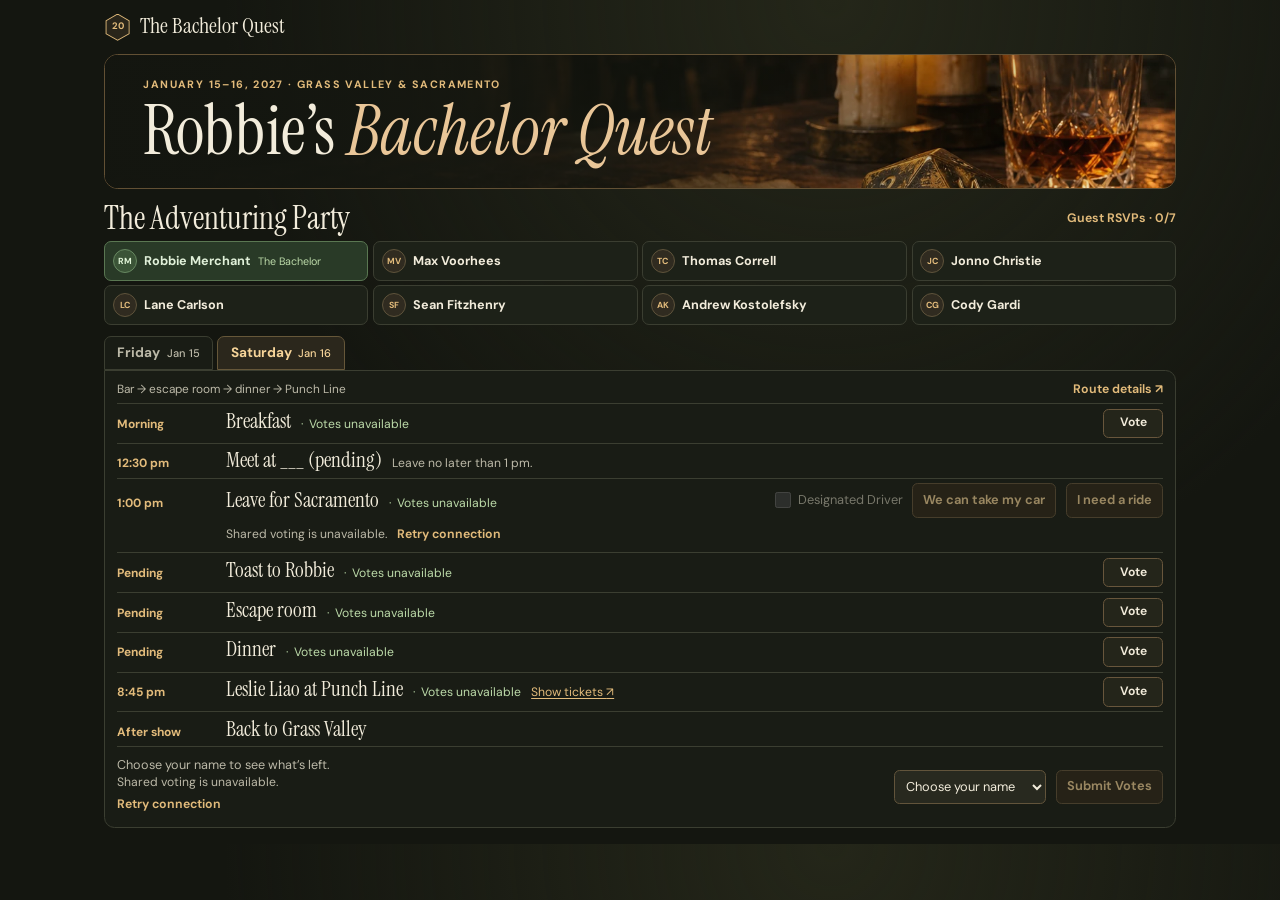
==== index.html @ cd1e6e37 "Require every ballot response before final submission" ====
<!doctype html>
<html lang="en">
  <head>
    <meta charset="utf-8">
    <meta name="viewport" content="width=device-width, initial-scale=1">
    <meta name="description" content="The roster, schedule, and calling cards for Robbie Merchant’s bachelor weekend.">
    <title>Robbie’s Bachelor Quest</title>
    <link rel="preconnect" href="https://fonts.googleapis.com">
    <link rel="preconnect" href="https://fonts.gstatic.com" crossorigin>
    <link href="https://fonts.googleapis.com/css2?family=DM+Sans:wght@400;500;600;700&family=Instrument+Serif:ital@0;1&display=swap" rel="stylesheet">
    <link rel="stylesheet" href="bachelor-party.css?v=20261115p">
    <script src="bachelor-party-config.js" defer></script>
    <script src="bachelor-party.js?v=20261113c" defer></script>
    <script src="calling-cards.js?v=20261115q" defer></script>
  </head>
  <body>
    <a class="skip-link" href="#main">Skip to content</a>
    <header class="site-header shell">
      <span class="brand"><span class="brand-die" aria-hidden="true">20</span> The Bachelor Quest</span>
    </header>

    <main class="shell dashboard" id="main" data-view="party">
      <section class="hero" aria-labelledby="page-title">
        <img class="hero-image" src="assets/tavern-hero.webp" width="1536" height="1024" alt="" fetchpriority="high">
        <div class="hero-content">
          <p class="eyebrow">January 15–16, 2027 · Grass Valley &amp; Sacramento</p>
          <h1 id="page-title">Robbie’s <em>Bachelor Quest</em></h1>
        </div>
      </section>

      <section class="party-section" id="party" aria-labelledby="party-title">
        <div class="section-heading">
          <h2 id="party-title">The Adventuring Party</h2>
          <button class="quiet-button" type="button" data-open-dialog="rsvps" data-rsvp-summary>Guest RSVPs</button>
        </div>
        <ul class="party-roster" data-response-list></ul>
      </section>

      <section class="schedule" id="schedule" aria-label="Weekend schedule">
        <div class="schedule-navigation">
          <button class="party-tab" type="button" data-show-party aria-controls="party" aria-pressed="true">The Party</button>
          <div class="schedule-tabs" role="tablist" aria-label="Weekend schedule">
            <button id="friday-tab" type="button" role="tab" aria-selected="false" aria-controls="friday" tabindex="-1">Friday <span>Jan 15</span></button>
            <button id="saturday-tab" type="button" role="tab" aria-selected="true" aria-controls="saturday">Saturday <span>Jan 16</span></button>
          </div>
        </div>

        <div class="schedule-panel" id="friday" role="tabpanel" aria-labelledby="friday-tab" tabindex="0" hidden>
          <div class="schedule-caption"><span>Grass Valley</span></div>
          <ol class="timeline">
            <li>
              <span class="timeline-time">Afternoon</span>
              <div class="timeline-stop"><h3>Arrive at base camp</h3></div>
            </li>
            <li>
              <time class="timeline-time" datetime="16:00">4:00 pm</time>
              <div class="timeline-stop">
                <h3>Grass Valley Brewing Co.</h3>
                <a href="https://www.gvbrew.com/menus-1" target="_blank" rel="noopener">Brewery menu <span aria-hidden="true">↗</span></a>
              </div>
            </li>
            <li>
              <time class="timeline-time" datetime="18:00">6:00 pm</time>
              <div class="timeline-stop">
                <h3>D&amp;D at base camp</h3>
                <p class="vote-summary" data-vote-summary="dndHost"></p>
                <button class="quiet-button" type="button" data-open-dialog="games">Tavern games <span aria-hidden="true">↗</span></button>
              </div>
              <button class="button button-outline timeline-vote" type="button" data-open-dialog="dnd-host" aria-label="Vote on hosting Friday’s D&amp;D game" aria-haspopup="dialog">Vote</button>
            </li>
          </ol>
        </div>

        <div class="schedule-panel" id="saturday" role="tabpanel" aria-labelledby="saturday-tab" tabindex="0">
          <div class="schedule-caption">
            <span>Bar → escape room → dinner → Punch Line</span>
            <button class="quiet-button" type="button" data-open-dialog="route">Route details <span aria-hidden="true">↗</span></button>
          </div>
          <ol class="timeline">
            <li>
              <span class="timeline-time">Morning</span>
              <div class="timeline-stop">
                <h3>Breakfast</h3>
                <p class="vote-summary" data-vote-summary="breakfast"></p>
              </div>
              <button class="button button-outline timeline-vote" type="button" data-open-dialog="breakfast" aria-label="Vote on Bubba’s Bagels" aria-haspopup="dialog">Vote</button>
            </li>
            <li>
              <time class="timeline-time" datetime="12:30">12:30 pm</time>
              <div class="timeline-stop"><h3>Meet at ___ (pending)</h3><p>Leave no later than 1 pm.</p></div>
            </li>
            <li>
              <time class="timeline-time" datetime="13:00">1:00 pm</time>
              <section class="driver-ballot" id="calling-cards" aria-labelledby="departure-title" data-ballot-panel="drive">
                <div class="timeline-stop">
                  <h3 id="departure-title">Leave for Sacramento</h3>
                  <p class="vote-summary" data-driver-count></p>
                </div>
                <div class="driver-choices" role="group" aria-label="Saturday transportation">
                  <label class="designated-driver"><input type="checkbox" data-designated-driver disabled> Designated Driver</label>
                  <button class="button button-choice" type="button" data-vote="drive" data-choice="volunteer" data-car-offer aria-pressed="false" aria-disabled="true">We can take my car</button>
                  <button class="button button-choice" type="button" data-vote="drive" data-choice="rider" aria-pressed="false" aria-disabled="true">I need a ride</button>
                </div>
                <div class="driver-footer">
                  <p class="vote-message" role="status" data-ballot-status="drive"></p>
                  <button class="quiet-button" type="button" data-ballot-retry hidden>Retry connection</button>
                </div>
              </section>
            </li>
            <li>
              <span class="timeline-time">Pending</span>
              <div class="timeline-stop">
                <h3>Toast to Robbie</h3>
                <p class="vote-summary" data-vote-summary="bar"></p>
              </div>
              <button class="button button-outline timeline-vote" type="button" data-open-ballot="bar" aria-label="Vote for a bar" aria-haspopup="dialog">Vote</button>
            </li>
            <li>
              <span class="timeline-time">Pending</span>
              <div class="timeline-stop">
                <h3>Escape room</h3>
                <p class="vote-summary" data-vote-summary="room"></p>
              </div>
              <button class="button button-outline timeline-vote" type="button" data-open-ballot="room" aria-label="Vote for an escape room location" aria-haspopup="dialog">Vote</button>
            </li>
            <li>
              <span class="timeline-time">Pending</span>
              <div class="timeline-stop">
                <h3>Dinner</h3>
                <p class="vote-summary" data-vote-summary="dinner"></p>
              </div>
              <button class="button button-outline timeline-vote" type="button" data-open-ballot="dinner" aria-label="Vote for dinner" aria-haspopup="dialog">Vote</button>
            </li>
            <li>
              <time class="timeline-time" datetime="20:45">8:45 pm</time>
              <div class="timeline-stop">
                <h3>Leslie Liao at Punch Line</h3>
                <p class="vote-summary" data-vote-summary="seating"></p>
                <a href="https://www.ticketmaster.com/leslie-liao-sacramento-california-01-16-2027/event/1C006543E18B42C7" target="_blank" rel="noopener">Show tickets <span aria-hidden="true">↗</span></a>
              </div>
              <button class="button button-outline timeline-vote" type="button" data-open-dialog="seating-voting" aria-label="Vote on seating" aria-haspopup="dialog">Vote</button>
            </li>
            <li>
              <span class="timeline-time">After show</span>
              <div class="timeline-stop"><h3>Back to Grass Valley</h3></div>
            </li>
          </ol>
          <div class="plan-submission" data-ballot-panel="submission">
            <div class="submission-status">
              <p id="plan-progress" data-plan-progress role="status">Choose your name to see what’s left.</p>
              <p class="vote-message" data-plan-tally></p>
              <p class="vote-message" data-ballot-status="submission" role="status"></p>
              <button class="quiet-button" type="button" data-ballot-retry hidden>Retry connection</button>
            </div>
            <div class="submission-controls">
              <label class="sr-only" for="submission-guest">Your calling card</label>
              <select id="submission-guest" data-ballot-guest><option value="">Choose your name</option></select>
              <button class="button button-choice" type="button" data-plan-submit aria-describedby="plan-progress" disabled>Submit Votes</button>
            </div>
          </div>
        </div>
      </section>
    </main>

    <dialog id="venue-voting" class="venue-dialog" aria-labelledby="venue-ballot-title" data-ballot-panel="venue">
      <div class="dialog-header">
        <h2 id="venue-ballot-title" data-venue-ballot-title></h2>
        <form method="dialog"><button class="close-button" aria-label="Close ballot">×</button></form>
      </div>
      <div class="venue-identity">
        <label for="venue-guest">Your calling card</label>
        <select id="venue-guest" data-ballot-guest>
          <option value="">Choose your name</option>
        </select>
      </div>
      <article class="venue-card" aria-labelledby="venue-name">
        <div class="venue-heading">
          <p class="eyebrow" data-venue-type></p>
          <h3 id="venue-name" data-venue-name></h3>
        </div>
        <div class="venue-front" data-venue-front>
          <p class="venue-address" data-venue-address></p>
          <p class="venue-short" data-venue-short></p>
        </div>
        <div class="venue-snapshot" id="venue-snapshot" hidden>
          <div class="venue-photos" data-venue-photos></div>
          <p data-venue-theme></p>
          <div class="venue-links" data-room-links hidden></div>
          <dl class="bar-routes" aria-label="Travel times from the bars" data-bar-routes hidden></dl>
          <div class="venue-links">
            <a data-venue-site target="_blank" rel="noopener">Venue details <span aria-hidden="true">↗</span></a>
            <a data-venue-booking target="_blank" rel="noopener" hidden>Check times <span aria-hidden="true">↗</span></a>
            <a data-venue-credit target="_blank" rel="noopener">Photo sources <span aria-hidden="true">↗</span></a>
            <a data-venue-directions target="_blank" rel="noopener" hidden>Route to Punch Line <span aria-hidden="true">↗</span></a>
          </div>
        </div>
        <div class="venue-actions">
          <button class="button button-outline" type="button" data-flip-card aria-expanded="false" aria-controls="venue-snapshot">Flip card <span aria-hidden="true">↻</span></button>
          <button class="button button-choice" type="button" data-vote="bar" data-choice="" aria-pressed="false" aria-disabled="true" data-venue-vote>Vote</button>
          <span class="venue-tally" data-venue-tally></span>
        </div>
      </article>
      <div class="deck-navigation" aria-label="Venue cards">
        <button class="button button-outline" type="button" data-deck-step="-1" aria-label="Previous venue">‹</button>
        <p role="status" data-deck-position></p>
        <button class="button button-outline" type="button" data-deck-step="1" aria-label="Next venue">›</button>
      </div>
      <div class="deck-footer">
        <p class="vote-message" role="status" data-ballot-status="venue"></p>
        <button class="quiet-button" type="button" data-vote="bar" data-choice="" data-clear-venue hidden>Clear my vote</button>
        <button class="quiet-button" type="button" data-ballot-retry hidden>Retry connection</button>
      </div>
    </dialog>

    <dialog id="seating-voting" aria-labelledby="seating-ballot-title" data-ballot-panel="seating">
      <div class="dialog-header"><h2 id="seating-ballot-title">Vote on comedy seating</h2><form method="dialog"><button class="close-button" aria-label="Close seating ballot">×</button></form></div>
      <div class="venue-identity">
        <label for="seating-guest">Your calling card</label>
        <select id="seating-guest" data-ballot-guest>
          <option value="">Choose your name</option>
        </select>
      </div>
      <div class="dialog-copy">
        <p>Leslie Liao · Saturday, Jan 16 · Booking pending. Prices include fees, before any tax.</p>
        <div class="poll-options" role="group" aria-label="Seating choices">
          <button class="button button-choice poll-option" type="button" data-vote="seating" data-choice="general" data-summary-label="General Seating" aria-pressed="false" aria-disabled="true">
            <strong>General Admission</strong><span class="seating-price">$256.40 for 8</span><span>$32.05 each</span><span class="poll-tally" data-poll-tally></span>
          </button>
          <button class="button button-choice poll-option" type="button" data-vote="seating" data-choice="preferred" data-summary-label="Premium Seating" aria-pressed="false" aria-disabled="true">
            <strong>Preferred Premium Seating</strong><span class="seating-price">$366.40 for 8</span><span>$45.80 each</span><span class="poll-tally" data-poll-tally></span>
          </button>
        </div>
        <p><strong>+$13.75 each ($110 total)</strong> for the section closest to the stage. Both sections seat guests first come, first served. Specific seats and sitting together depend on availability.</p>
        <p>Line up together for the best chance of sitting together.</p>
        <details class="seating-map">
          <summary>View seating map</summary>
          <img src="assets/venues/punch-line-seating.webp" width="783" height="572" loading="lazy" alt="Punch Line seating map with the preferred section directly in front of the stage and general seating around it">
        </details>
        <p class="dialog-links">
          <a href="https://www.punchlinesac.com/visit" target="_blank" rel="noopener">Seating policy <span aria-hidden="true">↗</span></a>
          <a href="https://www.ticketmaster.com/leslie-liao-sacramento-california-01-16-2027/event/1C006543E18B42C7" target="_blank" rel="noopener">Show tickets <span aria-hidden="true">↗</span></a>
        </p>
      </div>
      <div class="deck-footer">
        <p class="vote-message" role="status" data-ballot-status="seating"></p>
        <button class="quiet-button" type="button" data-vote="seating" data-choice="" data-clear-seating hidden>Clear my vote</button>
        <button class="quiet-button" type="button" data-ballot-retry hidden>Retry connection</button>
      </div>
    </dialog>

    <dialog id="route" aria-labelledby="route-title">
      <div class="dialog-header"><h2 id="route-title">Saturday route</h2><form method="dialog"><button class="close-button" aria-label="Close route details">×</button></form></div>
      <div class="dialog-copy">
        <p><strong>12:30 pm meetup.</strong> Location pending. Leave no later than 1 pm. Allow 75–90 minutes for the drive and parking.</p>
        <p><strong>Toast pending.</strong> Maple Room is a 20–25 minute walk to Enchambered. Take both cars from The Snug or Shady Lady to Enchambered, or from any bar to PanIQ.</p>
        <p><strong>Escape room pending.</strong> Confirm a slot for eight. Allow for travel, parking, and check-in 15 minutes before the room.</p>
        <p><strong>Dinner pending.</strong> Thai Terrace is next to Enchambered and a short walk from Punch Line. From PanIQ, drive to dinner. Allow time to reach Punch Line after dinner.</p>
        <p><strong>8:45 pm at Punch Line.</strong> 2100 Arden Way. Bring photo ID. Two beverages per guest, including alcohol-free options.</p>
        <p><strong>Weekend cap.</strong> $250 per person before restaurant tips. The seating ballot lists $32.05 general or $45.80 preferred per guest, plus two drinks.</p>
        <p class="route-note">The map uses your votes or the first option for each stop. The escape room cards have walking or driving directions from each bar.</p>
        <p class="dialog-links">
          <a data-saturday-directions target="_blank" rel="noopener">Map the drive <span aria-hidden="true">↗</span></a>
          <a href="https://www.punchlinesac.com/visit" target="_blank" rel="noopener">Club policy <span aria-hidden="true">↗</span></a>
          <a href="https://www.openstreetmap.org/copyright" target="_blank" rel="noopener">© OpenStreetMap contributors <span aria-hidden="true">↗</span></a>
        </p>
      </div>
    </dialog>

    <dialog id="breakfast" aria-labelledby="breakfast-title" data-ballot-panel="breakfast">
      <div class="dialog-header"><h2 id="breakfast-title">Breakfast poll</h2><form method="dialog"><button class="close-button" aria-label="Close breakfast poll">×</button></form></div>
      <div class="venue-identity">
        <label for="breakfast-guest">Your calling card</label>
        <select id="breakfast-guest" data-ballot-guest><option value="">Choose your name</option></select>
      </div>
      <div class="dialog-copy">
        <div class="poll-options" role="group" aria-label="Breakfast choices">
          <button class="button button-choice poll-option" type="button" data-vote="breakfast" data-choice="bubbas" aria-pressed="false" aria-disabled="true">
            <strong>Bubba’s Bagels</strong><span class="poll-tally" data-poll-tally></span>
          </button>
          <button class="button button-choice poll-option" type="button" data-vote="breakfast" data-choice="own" aria-pressed="false" aria-disabled="true">
            <strong>I’ll get my own</strong><span class="poll-tally" data-poll-tally></span>
          </button>
        </div>
        <p>860 Sutton Way, Grass Valley · Saturday from 7 am · <a href="https://bubbas-bagels.com/" target="_blank" rel="noopener">Menu &amp; hours <span aria-hidden="true">↗</span></a></p>
        <form class="breakfast-order" data-breakfast-order hidden>
          <label for="breakfast-order">Your Bubba’s order</label>
          <textarea id="breakfast-order" rows="2" maxlength="400" placeholder="e.g. 1 everything bagel, toasted, with scallion cream cheese"></textarea>
          <button class="button button-outline" type="submit" disabled>Save order</button>
        </form>
      </div>
      <div class="deck-footer">
        <p class="vote-message" role="status" data-ballot-status="breakfast"></p>
        <button class="quiet-button" type="button" data-vote="breakfast" data-choice="" data-clear-breakfast hidden>Clear my vote</button>
        <button class="quiet-button" type="button" data-ballot-retry hidden>Retry connection</button>
      </div>
      <section class="breakfast-pickup" aria-labelledby="pickup-title">
        <h3 id="pickup-title">Bubba’s pickup list</h3>
        <p data-pickup-empty>No Bubba’s votes yet.</p>
        <dl data-pickup-orders></dl>
      </section>
    </dialog>

    <dialog id="dnd-host" aria-labelledby="dnd-host-title" data-ballot-panel="dndHost">
      <div class="dialog-header"><h2 id="dnd-host-title">Who can host D&amp;D?</h2><form method="dialog"><button class="close-button" aria-label="Close D&amp;D host poll">×</button></form></div>
      <div class="venue-identity">
        <label for="dnd-host-guest">Your calling card</label>
        <select id="dnd-host-guest" data-ballot-guest><option value="">Choose your name</option></select>
      </div>
      <div class="dialog-copy">
        <div class="poll-options" role="group" aria-label="Friday D&amp;D hosting availability">
          <button class="button button-choice poll-option" type="button" data-vote="dndHost" data-choice="host" data-summary-label="Can host" aria-pressed="false" aria-disabled="true">
            <strong>I can host</strong><span class="poll-tally" data-poll-tally></span>
          </button>
          <button class="button button-choice poll-option" type="button" data-vote="dndHost" data-choice="cant-host" data-summary-label="Can’t host" aria-pressed="false" aria-disabled="true">
            <strong>I can’t host</strong><span class="poll-tally" data-poll-tally></span>
          </button>
        </div>
        <dl class="roll-call">
          <dt>Can host</dt><dd data-roll-call="dndHost" data-choice="host"></dd>
          <dt>Can’t host</dt><dd data-roll-call="dndHost" data-choice="cant-host"></dd>
        </dl>
      </div>
      <div class="deck-footer">
        <p class="vote-message" role="status" data-ballot-status="dndHost"></p>
        <button class="quiet-button" type="button" data-vote="dndHost" data-choice="" hidden>Clear my vote</button>
        <button class="quiet-button" type="button" data-ballot-retry hidden>Retry connection</button>
      </div>
    </dialog>

    <dialog id="rsvps" aria-labelledby="rsvp-title">
      <div class="dialog-header"><h2 id="rsvp-title">Guest RSVPs</h2><form method="dialog"><button class="close-button" aria-label="Close guest RSVPs">×</button></form></div>
      <div class="dialog-copy" data-rsvp-details></div>
    </dialog>

    <dialog id="games" aria-labelledby="games-title">
      <div class="dialog-header"><h2 id="games-title">Tavern games</h2><form method="dialog"><button class="close-button" aria-label="Close tavern games">×</button></form></div>
      <div class="dialog-copy">
        <p>Play with whatever’s in your glass. Sips are optional.</p>
        <h3>Roll for a Toast</h3>
        <p>Roll 1–9 to share a Robbie story, 10–19 to give a toast, or a natural 20 to pick who goes next.</p>
        <div class="dice-tray"><button class="button button-outline" type="button" data-roll-die>Roll a d20</button><output class="dice-result" data-dice-result aria-live="polite"></output></div>
        <h3>Two Truths &amp; a Side Quest</h3>
        <p>Tell two true Robbie stories and one invented one. Everyone guesses the side quest, then Robbie settles the score.</p>
      </div>
    </dialog>
  </body>
</html>
---- bachelor-party.css ----
:root {
  color-scheme: dark;
  --bg: #141610;
  --panel: #1d2118;
  --panel-dark: #191c15;
  --line: #3b3e31;
  --text: #f2ecdb;
  --muted: #bcb9a8;
  --gold: #e2bb7b;
  --gold-light: #f6d499;
  --green: #bcdaa9;
  --serif: "Instrument Serif", Georgia, serif;
  --sans: "DM Sans", system-ui, sans-serif;
}

*, *::before, *::after { box-sizing: border-box; }
[hidden] { display: none !important; }
body {
  margin: 0;
  background: radial-gradient(ellipse at 65% 0, #242619 0, transparent 38rem), var(--bg);
  color: var(--text);
  font: 400 0.9rem/1.45 var(--sans);
}
h1, h2, h3, p { margin: 0; }
h1, h2, h3 { font-family: var(--serif); font-weight: 400; line-height: 1.05; }
a { color: var(--gold); text-underline-offset: 0.2em; }
a:hover { color: var(--gold-light); }
button, select { font: inherit; }
button { cursor: pointer; }
:focus-visible { outline: 2px solid var(--gold-light); outline-offset: 3px; }

.sr-only {
  position: absolute;
  width: 1px;
  height: 1px;
  padding: 0;
  overflow: hidden;
  clip-path: inset(50%);
  white-space: nowrap;
}
.skip-link {
  position: fixed;
  z-index: 2;
  top: 0.65rem;
  left: 0.65rem;
  padding: 0.55rem 0.85rem;
  background: var(--gold);
  color: var(--bg);
  transform: translateY(-200%);
}
.skip-link:focus { transform: translateY(0); }
.shell { width: min(67rem, calc(100% - 3rem)); margin-inline: auto; }

.site-header, .section-heading, .schedule-caption, .dialog-header {
  display: flex;
  align-items: center;
  justify-content: space-between;
  gap: 0.65rem;
}
.site-header { min-height: 3.4rem; }
.brand {
  display: flex;
  align-items: center;
  gap: 0.55rem;
  font: 1.35rem/1 var(--serif);
  white-space: nowrap;
}
.brand-die {
  display: inline-grid;
  position: relative;
  width: 1.7rem;
  height: 1.7rem;
  place-items: center;
  isolation: isolate;
  color: var(--gold);
  font: 700 0.59rem/1 var(--sans);
}
.brand-die::before, .brand-die::after {
  position: absolute;
  content: "";
  inset: 0;
  clip-path: polygon(50% 0%, 94% 25%, 94% 75%, 50% 100%, 6% 75%, 6% 25%);
  z-index: -2;
  background: var(--gold);
}
.brand-die::after { inset: 1px; z-index: -1; background: #29251a; }
.quiet-button {
  padding: 0.25rem 0;
  border: 0;
  background: none;
  color: var(--gold);
  font-size: 0.77rem;
  font-weight: 650;
  text-underline-offset: 0.22em;
}
.quiet-button:hover { color: var(--gold-light); text-decoration: underline; }

.dashboard { padding-bottom: 1rem; }
.hero {
  position: relative;
  display: grid;
  align-items: center;
  isolation: isolate;
  min-height: clamp(7.5rem, 15vh, 9rem);
  overflow: hidden;
  border: 1px solid #625034;
  border-radius: 0.85rem;
  background: #282015;
}
.hero-image, .hero::after {
  position: absolute;
  inset: 0;
  width: 100%;
  height: 100%;
}
.hero-image { object-fit: cover; object-position: center 65%; z-index: -2; }
.hero::after {
  content: "";
  z-index: -1;
  background: linear-gradient(90deg, #141610f7, #161811d9 34%, #18181041 77%, transparent);
}
.hero-content { padding: 1rem clamp(1rem, 4vw, 2.4rem); }
.eyebrow {
  color: var(--gold);
  font-size: 0.67rem;
  font-weight: 700;
  letter-spacing: 0.13em;
  text-transform: uppercase;
}
.hero h1 { margin-top: 0.15rem; font-size: clamp(2.75rem, 5.4vw, 4.6rem); }
.hero h1 em { color: #e9c698; }

.party-section { margin-top: 0.8rem; }
.section-heading { margin-bottom: 0.35rem; }
.section-heading h2 { font-size: clamp(1.42rem, 2.5vw, 2.05rem); }
.party-roster {
  display: grid;
  grid-template-columns: repeat(4, minmax(0, 1fr));
  gap: 0.3rem;
  margin: 0;
  padding: 0;
  list-style: none;
}
.member { min-width: 0; }
.member button {
  display: flex;
  align-items: center;
  gap: 0.46rem;
  width: 100%;
  min-height: 2.45rem;
  height: 100%;
  padding: 0.23rem 0.47rem;
  border: 1px solid var(--line);
  border-radius: 0.44rem;
  background: var(--panel);
  color: var(--text);
  text-align: left;
}
.member button:hover { border-color: #806c4b; background: #2a2b21; }
.member button[aria-pressed="true"] { border-color: var(--gold); }
.member-bachelor button { border-color: #5a7752; background: #293a27; color: #e0f0d9; }
.member-bachelor button:hover { border-color: #8da581; background: #2d422a; }
.member-mark {
  display: grid;
  flex: 0 0 1.5rem;
  height: 1.5rem;
  place-items: center;
  border: 1px solid #5e533b;
  border-radius: 50%;
  background: #302b20;
  color: var(--gold);
  font-size: 0.55rem;
  font-weight: 700;
}
.member-bachelor .member-mark { border-color: #678861; background: #3b5437; color: #e2f5d8; }
.member-info {
  display: flex;
  align-items: baseline;
  flex-wrap: wrap;
  column-gap: 0.45rem;
  min-width: 0;
  line-height: 1.16;
}
.member-info strong { font-size: 0.79rem; overflow-wrap: anywhere; }
.member-info > span { color: var(--green); font-size: 0.67rem; }

.driver-ballot {
  display: grid;
  grid-template-columns: minmax(12rem, 1fr) minmax(0, max-content);
  align-items: center;
  gap: 0.25rem 1rem;
}
.driver-choices, .driver-footer, .venue-actions, .deck-footer, .venue-links, .dice-tray, .dialog-links {
  display: flex;
  align-items: center;
  flex-wrap: wrap;
  gap: 0.4rem 0.62rem;
}
.designated-driver {
  display: inline-flex;
  align-items: center;
  gap: 0.42rem;
  min-height: 2.15rem;
  font-size: 0.8rem;
  color: var(--muted);
  cursor: pointer;
}
.designated-driver input { width: 1rem; height: 1rem; margin: 0; accent-color: var(--gold); }
.designated-driver:has(input:disabled) { opacity: 0.58; cursor: default; }
select {
  min-height: 2.15rem;
  max-width: 100%;
  padding: 0.3rem 0.42rem;
  border: 1px solid #62543b;
  border-radius: 0.35rem;
  background: #28291f;
  color: var(--text);
  font-size: 0.8rem;
}
.button {
  display: inline-flex;
  align-items: center;
  justify-content: center;
  gap: 0.35rem;
  min-height: 2.15rem;
  padding: 0.32rem 0.62rem;
  border: 1px solid #68563c;
  border-radius: 0.35rem;
  background: #24251a;
  color: var(--text);
  font-size: 0.8rem;
  font-weight: 650;
  line-height: 1.15;
}
.button:hover { border-color: var(--gold); color: var(--gold-light); }
.button-choice { background: #302819; color: var(--gold-light); }
.button-choice[aria-pressed="true"] { background: var(--gold); border-color: var(--gold); color: #21180e; }
button[aria-disabled="true"], button:disabled { opacity: 0.58; cursor: default; }
.button[aria-disabled="true"]:hover, .button:disabled:hover { border-color: #68563c; }
.driver-footer { grid-column: 1 / -1; }
.driver-footer:not(:has(.vote-message:not(:empty), button:not([hidden]))) { display: none; }
.vote-message { color: var(--muted); font-size: 0.76rem; }
.vote-message:empty { display: none; }

.schedule { margin-top: 0.7rem; }
.schedule-navigation { display: flex; align-items: center; }
.schedule-tabs { display: flex; gap: 0.24rem; }
.schedule-tabs button, .party-tab {
  min-height: 2.15rem;
  padding: 0.3rem 0.78rem;
  border: 1px solid var(--line);
  border-radius: 0.44rem 0.44rem 0 0;
  background: var(--panel-dark);
  color: var(--muted);
  font-size: 0.85rem;
  font-weight: 700;
  white-space: nowrap;
}
.schedule-tabs button:hover, .party-tab:hover { color: var(--text); }
.schedule-tabs span { margin-left: 0.22rem; font-size: 0.69rem; font-weight: 500; }
.schedule-tabs button[aria-selected="true"], .party-tab[aria-pressed="true"] {
  border-color: #665739;
  background: #2b271c;
  color: var(--gold-light);
}
.party-tab { display: none; }
.schedule-panel {
  padding: 0.37rem 0.75rem 0.25rem;
  border: 1px solid var(--line);
  border-radius: 0 0.65rem 0.65rem 0.65rem;
  background: var(--panel-dark);
}
.schedule-caption { min-height: 1.4rem; color: var(--muted); font-size: 0.74rem; }
.plan-submission, .submission-controls {
  display: flex;
  align-items: center;
  flex-wrap: wrap;
  gap: 0.4rem 0.65rem;
}
.plan-submission {
  justify-content: space-between;
  border-top: 1px solid var(--line);
  padding-block: 0.55rem 0.35rem;
}
.submission-status { flex: 1 1 16rem; color: var(--muted); font-size: 0.79rem; }
[data-plan-tally] { color: var(--green); }
[data-plan-submit][data-submitted] { color: var(--green); }
.route-note { font-size: 0.76rem; }
.venue-dialog .dialog-header h2 { font-size: clamp(1.5rem, 4vw, 1.9rem); }
.timeline { --time-column: 6.2rem; list-style: none; margin: 0; padding: 0; }
.timeline > li {
  display: grid;
  grid-template-columns: var(--time-column) minmax(0, 1fr);
  align-items: baseline;
  gap: 0.2rem 0.6rem;
  padding: 0.29rem 0;
  border-top: 1px solid var(--line);
}
.timeline-time { color: var(--gold); font-size: 0.75rem; font-weight: 700; }
.timeline-stop {
  display: flex;
  align-items: baseline;
  flex-wrap: wrap;
  gap: 0.05rem 0.65rem;
  min-width: 0;
}
.timeline-stop h3 { font-size: 1.31rem; line-height: 1.13; }
.timeline-stop p, .timeline-stop a { font-size: 0.76rem; }
.timeline-stop p { color: var(--muted); }
.timeline-stop .quiet-button { padding-block: 0.1rem; }
.timeline-stop .vote-summary { color: var(--green); }
.vote-summary:empty { display: none; }
.vote-summary::before { content: "·"; margin-right: 0.35rem; }
.timeline > li:has(> .timeline-vote) {
  grid-template-columns: var(--time-column) minmax(0, 1fr) auto;
}
.timeline-vote {
  justify-self: end;
  align-self: center;
  min-width: 3.75rem;
  min-height: 1.85rem;
  padding: 0.2rem 0.55rem;
  font-size: 0.76rem;
}
.timeline-vote[data-voted] { border-color: #678861; color: var(--green); }

dialog {
  width: min(38rem, calc(100% - 1.5rem));
  max-height: calc(100dvh - 1.5rem);
  padding: 1.1rem;
  overflow: auto;
  border: 1px solid #6f5c3c;
  border-radius: 0.8rem;
  background: #20221a;
  color: var(--text);
  box-shadow: 0 1.5rem 4.5rem #080905b3;
}
dialog::backdrop { background: #0a0b08bd; }
.dialog-header { align-items: center; margin-bottom: 0.65rem; }
.dialog-header h2 { font-size: clamp(1.9rem, 5vw, 2.55rem); }
.close-button {
  display: grid;
  width: 2.15rem;
  height: 2.15rem;
  place-items: center;
  border: 1px solid var(--line);
  border-radius: 50%;
  background: var(--panel-dark);
  color: var(--text);
  font-size: 1.45rem;
  line-height: 1;
}
.close-button:hover { border-color: var(--gold); color: var(--gold-light); }
.dialog-copy { display: grid; gap: 0.65rem; color: var(--muted); }
.dialog-copy strong, .dialog-copy h3 { color: var(--text); }
.dialog-copy h3 { font-size: 1.5rem; }
.poll-options { display: grid; grid-template-columns: repeat(2, minmax(0, 1fr)); gap: 0.48rem; }
.poll-option {
  display: grid;
  justify-content: stretch;
  align-content: start;
  gap: 0.23rem;
  padding: 0.7rem;
  text-align: start;
}
.poll-option strong { color: inherit; }
.seating-price { font: 1.5rem/1.12 "Instrument Serif", Georgia, serif; }
.poll-tally { margin-top: 0.18rem; font-size: 0.74rem; }
.breakfast-order, .breakfast-pickup { display: grid; gap: 0.42rem; }
.breakfast-order label { color: var(--text); font-weight: 650; }
.breakfast-order textarea {
  width: 100%;
  min-height: 3.5rem;
  padding: 0.5rem 0.65rem;
  resize: vertical;
  border: 1px solid var(--line);
  border-radius: 0.43rem;
  background: var(--panel-dark);
  color: var(--text);
  font: inherit;
}
.breakfast-order button { justify-self: start; }
.breakfast-pickup {
  margin-top: 0.7rem;
  padding-top: 0.7rem;
  border-top: 1px solid var(--line);
}
.breakfast-pickup h3 { font-size: 1.5rem; }
.breakfast-pickup p, .breakfast-pickup dl { color: var(--muted); font-size: 0.82rem; }
.breakfast-pickup dl {
  display: grid;
  grid-template-columns: minmax(6rem, 32%) minmax(0, 1fr);
  gap: 0.3rem 0.75rem;
  margin: 0;
}
.breakfast-pickup dt { color: var(--gold-light); font-weight: 650; }
.breakfast-pickup dd { margin: 0; white-space: pre-wrap; overflow-wrap: anywhere; }
.seating-map summary { width: fit-content; cursor: pointer; color: var(--gold); font-size: 0.82rem; }
.seating-map img {
  display: block;
  width: auto;
  max-width: 100%;
  height: auto;
  max-height: min(15rem, 34dvh);
  margin-top: 0.4rem;
  border-radius: 0.27rem;
}
.dice-result { color: var(--gold-light); font-weight: 700; }
.roll-call { display: grid; grid-template-columns: auto 1fr; gap: 0.5rem 0.8rem; margin: 0; }
.roll-call dt { font-weight: 700; color: var(--green); }
.roll-call dd { margin: 0; }
.availability-list { margin: 0; padding-left: 1.3rem; }

.venue-identity { display: flex; align-items: center; flex-wrap: wrap; gap: 0.24rem 0.6rem; margin-bottom: 0.65rem; color: var(--muted); font-size: 0.82rem; }
.venue-card { border: 1px solid #665739; border-radius: 0.6rem; background: var(--panel-dark); padding: 0.85rem; }
.venue-heading h3 { margin-top: 0.18rem; font-size: clamp(1.95rem, 4.2vw, 2.8rem); }
.venue-address { margin-top: 0.45rem; color: var(--gold); font-size: 0.78rem; }
.venue-short, .venue-snapshot p { margin-top: 0.3rem; color: var(--muted); font-size: 0.85rem; }
.venue-short { white-space: pre-line; }
.venue-front { min-height: 3.65rem; }
.venue-photos { display: grid; grid-template-columns: repeat(3, minmax(0, 1fr)); gap: 0.3rem; margin-block: 0.62rem; }
.venue-photos img {
  display: block;
  width: 100%;
  height: auto;
  aspect-ratio: 4 / 3;
  object-fit: cover;
  border: 1px solid var(--line);
  border-radius: 0.27rem;
  background: var(--panel);
}
.venue-photos img[src$="/tortuga-room.webp"] { object-position: center 30%; }
.venue-photos:has(> :only-child) { grid-template-columns: minmax(0, 1fr); }
.venue-photos:has(> :only-child) img { aspect-ratio: 3 / 1; object-fit: contain; }
.venue-links { margin-top: 0.4rem; font-size: 0.75rem; }
.bar-routes {
  display: grid;
  grid-template-columns: minmax(0, 1fr) auto;
  gap: 0.14rem 0.55rem;
  margin: 0.45rem 0 0.35rem;
  padding: 0.35rem 0.5rem;
  border-left: 1px solid var(--line);
  color: var(--muted);
  font-size: 0.76rem;
}
.bar-routes dd { margin: 0; text-align: end; }
.venue-actions { margin-top: 0.65rem; padding-top: 0.64rem; border-top: 1px solid var(--line); }
.venue-tally { margin-left: auto; color: var(--green); font-size: 0.83rem; }
.deck-navigation { display: flex; align-items: center; justify-content: space-between; margin-top: 0.55rem; color: var(--muted); font-size: 0.79rem; }
.deck-navigation .button { min-width: 2.3rem; font-size: 1.45rem; }
.deck-footer { justify-content: space-between; }
.deck-footer:has(.vote-message:not(:empty), button:not([hidden])) { margin-top: 0.3rem; }

@media (min-width: 48.001rem) and (max-height: 49rem) {
  .site-header { min-height: 2.85rem; }
  .dashboard { padding-bottom: 0.5rem; }
  .hero { min-height: 5.9rem; }
  .hero-content { padding-block: 0.5rem; }
  .hero h1 { font-size: clamp(2.6rem, 5vw, 3.7rem); }
  .party-section { margin-top: 0.6rem; }
  .member button { min-height: 2.13rem; }
  .timeline > li { padding-block: 0.21rem; }
}

@media (max-width: 48rem), (max-height: 40rem) {
  .dashboard:not([data-view="party"]) .hero,
  .dashboard:not([data-view="party"]) .party-section,
  .dashboard[data-view="party"] .schedule-panel { display: none; }
  .dashboard[data-view="party"] [role="tab"][aria-selected="true"] {
    border-color: var(--line);
    background: var(--panel-dark);
    color: var(--muted);
  }
  .party-tab { display: block; margin-right: 0.24rem; }
  .timeline > li { padding-block: 0.42rem; }
}

@media (max-width: 48rem) {
  .schedule-caption { align-items: start; padding-bottom: 0.3rem; }
  .schedule-caption .quiet-button { white-space: nowrap; }
  .driver-ballot { grid-template-columns: minmax(0, 1fr); gap: 0.4rem; }
  .driver-footer { grid-column: auto; }
}

@media (max-width: 40rem) {
  .shell { width: calc(100% - 1.4rem); }
  .site-header { min-height: 2.85rem; }
  .hero { min-height: 6.9rem; }
  .hero-content { padding: 0.7rem 0.8rem; }
  .hero h1 { font-size: clamp(2.15rem, 9vw, 3.4rem); }
  .hero-image { object-position: 62% 66%; }
  .hero::after { background: linear-gradient(90deg, #141610ed, #161811d9 38%, #18181070 78%); }
  .party-roster { grid-template-columns: repeat(2, minmax(0, 1fr)); }
  .driver-choices { gap: 0.26rem; }
  .driver-choices .button { padding-inline: 0.4rem; }
  .timeline { --time-column: 4.25rem; }
  .timeline-stop h3 { font-size: 1.24rem; }
  .timeline-stop p { flex-basis: 100%; }
  .vote-summary::before { content: none; }
  .schedule-panel { padding-inline: 0.55rem; }
  .schedule-tabs button, .party-tab { padding-inline: 0.51rem; }
  dialog { padding: 0.85rem; }
}
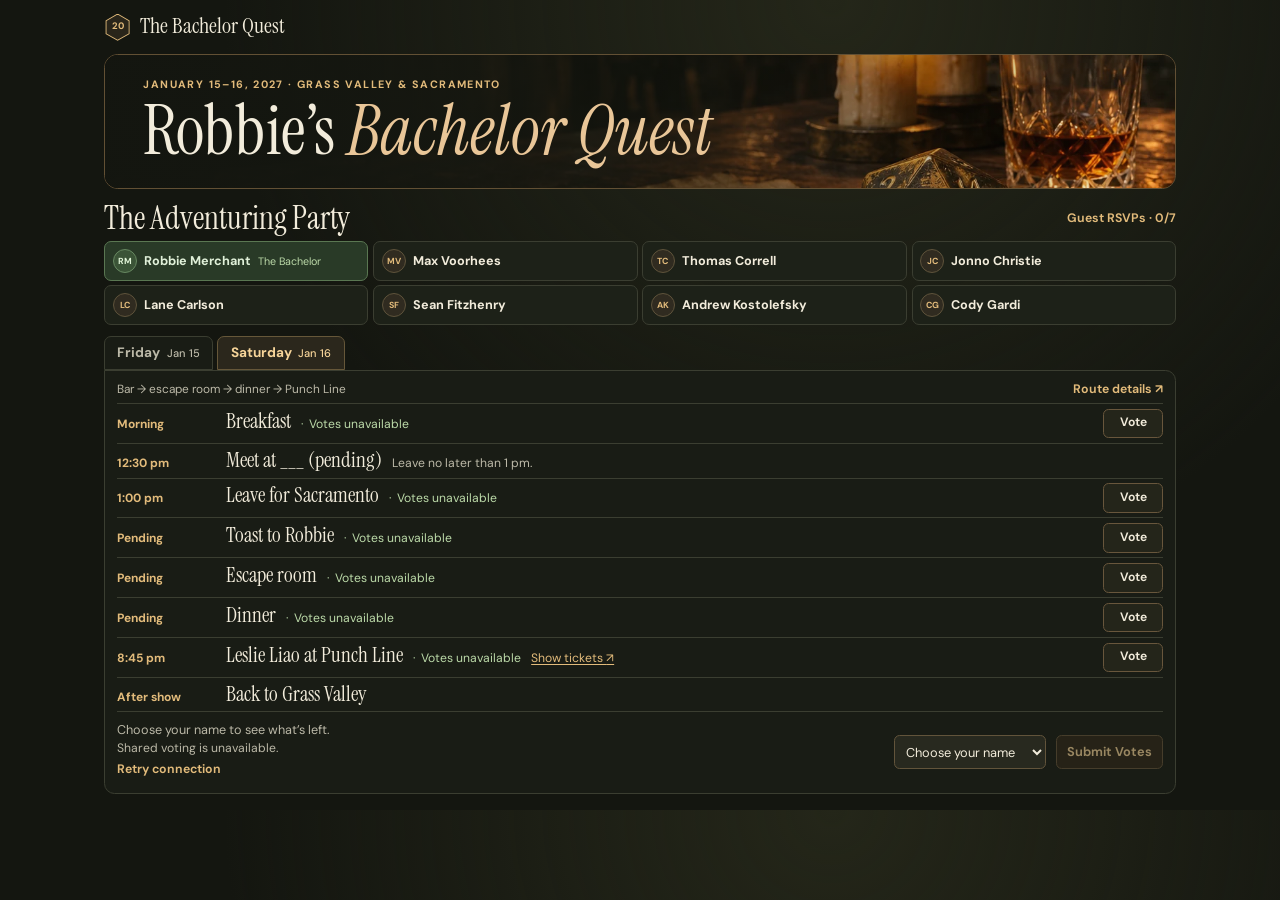
==== commit 687a5839: "Open transportation voting in a dialog and add an Arden Fair dinner option" ====
--- a/index.html
+++ b/index.html
@@ -8,10 +8,10 @@
     <link rel="preconnect" href="https://fonts.googleapis.com">
     <link rel="preconnect" href="https://fonts.gstatic.com" crossorigin>
     <link href="https://fonts.googleapis.com/css2?family=DM+Sans:wght@400;500;600;700&family=Instrument+Serif:ital@0;1&display=swap" rel="stylesheet">
-    <link rel="stylesheet" href="bachelor-party.css?v=20261115p">
+    <link rel="stylesheet" href="bachelor-party.css?v=20261115s">
     <script src="bachelor-party-config.js" defer></script>
-    <script src="bachelor-party.js?v=20261113c" defer></script>
-    <script src="calling-cards.js?v=20261115q" defer></script>
+    <script src="bachelor-party.js?v=20261115s" defer></script>
+    <script src="calling-cards.js?v=20261115s" defer></script>
   </head>
   <body>
     <a class="skip-link" href="#main">Skip to content</a>
@@ -64,7 +64,6 @@
               <div class="timeline-stop">
                 <h3>D&amp;D at base camp</h3>
                 <p class="vote-summary" data-vote-summary="dndHost"></p>
-                <button class="quiet-button" type="button" data-open-dialog="games">Tavern games <span aria-hidden="true">↗</span></button>
               </div>
               <button class="button button-outline timeline-vote" type="button" data-open-dialog="dnd-host" aria-label="Vote on hosting Friday’s D&amp;D game" aria-haspopup="dialog">Vote</button>
             </li>
@@ -89,23 +88,13 @@
               <time class="timeline-time" datetime="12:30">12:30 pm</time>
               <div class="timeline-stop"><h3>Meet at ___ (pending)</h3><p>Leave no later than 1 pm.</p></div>
             </li>
-            <li>
+            <li id="calling-cards">
               <time class="timeline-time" datetime="13:00">1:00 pm</time>
-              <section class="driver-ballot" id="calling-cards" aria-labelledby="departure-title" data-ballot-panel="drive">
-                <div class="timeline-stop">
-                  <h3 id="departure-title">Leave for Sacramento</h3>
-                  <p class="vote-summary" data-driver-count></p>
-                </div>
-                <div class="driver-choices" role="group" aria-label="Saturday transportation">
-                  <label class="designated-driver"><input type="checkbox" data-designated-driver disabled> Designated Driver</label>
-                  <button class="button button-choice" type="button" data-vote="drive" data-choice="volunteer" data-car-offer aria-pressed="false" aria-disabled="true">We can take my car</button>
-                  <button class="button button-choice" type="button" data-vote="drive" data-choice="rider" aria-pressed="false" aria-disabled="true">I need a ride</button>
-                </div>
-                <div class="driver-footer">
-                  <p class="vote-message" role="status" data-ballot-status="drive"></p>
-                  <button class="quiet-button" type="button" data-ballot-retry hidden>Retry connection</button>
-                </div>
-              </section>
+              <div class="timeline-stop">
+                <h3>Leave for Sacramento</h3>
+                <p class="vote-summary" data-driver-count></p>
+              </div>
+              <button class="button button-outline timeline-vote" type="button" data-open-dialog="transportation" aria-label="Vote on transportation" aria-haspopup="dialog">Vote</button>
             </li>
             <li>
               <span class="timeline-time">Pending</span>
@@ -254,7 +243,7 @@
         <p><strong>12:30 pm meetup.</strong> Location pending. Leave no later than 1 pm. Allow 75–90 minutes for the drive and parking.</p>
         <p><strong>Toast pending.</strong> Maple Room is a 20–25 minute walk to Enchambered. Take both cars from The Snug or Shady Lady to Enchambered, or from any bar to PanIQ.</p>
         <p><strong>Escape room pending.</strong> Confirm a slot for eight. Allow for travel, parking, and check-in 15 minutes before the room.</p>
-        <p><strong>Dinner pending.</strong> Thai Terrace is next to Enchambered and a short walk from Punch Line. From PanIQ, drive to dinner. Allow time to reach Punch Line after dinner.</p>
+        <p><strong>Dinner pending.</strong> Thai Terrace, La Porta, and The Cheesecake Factory are a short walk from Punch Line. Thai Terrace is next to Enchambered. From PanIQ, drive to dinner.</p>
         <p><strong>8:45 pm at Punch Line.</strong> 2100 Arden Way. Bring photo ID. Two beverages per guest, including alcohol-free options.</p>
         <p><strong>Weekend cap.</strong> $250 per person before restaurant tips. The seating ballot lists $32.05 general or $45.80 preferred per guest, plus two drinks.</p>
         <p class="route-note">The map uses your votes or the first option for each stop. The escape room cards have walking or driving directions from each bar.</p>
@@ -327,21 +316,26 @@
       </div>
     </dialog>
 
+    <dialog id="transportation" aria-labelledby="transportation-title" data-ballot-panel="drive">
+      <div class="dialog-header"><h2 id="transportation-title">Saturday transportation</h2><form method="dialog"><button class="close-button" aria-label="Close transportation vote">×</button></form></div>
+      <div class="dialog-copy">
+        <div><button class="button button-outline" type="button" data-choose-transport-guest>Choose your name</button></div>
+        <div class="driver-choices" role="group" aria-label="Transportation choices" hidden>
+          <label class="designated-driver"><input type="checkbox" data-designated-driver disabled> Designated Driver</label>
+          <button class="button button-choice" type="button" data-vote="drive" data-choice="volunteer" data-car-offer aria-pressed="false" aria-disabled="true">We can take my car</button>
+          <button class="button button-choice" type="button" data-vote="drive" data-choice="rider" aria-pressed="false" aria-disabled="true">I need a ride</button>
+        </div>
+      </div>
+      <div class="deck-footer">
+        <p class="vote-message" role="status" data-ballot-status="drive"></p>
+        <button class="quiet-button" type="button" data-ballot-retry hidden>Retry connection</button>
+      </div>
+    </dialog>
+
     <dialog id="rsvps" aria-labelledby="rsvp-title">
       <div class="dialog-header"><h2 id="rsvp-title">Guest RSVPs</h2><form method="dialog"><button class="close-button" aria-label="Close guest RSVPs">×</button></form></div>
       <div class="dialog-copy" data-rsvp-details></div>
     </dialog>
 
-    <dialog id="games" aria-labelledby="games-title">
-      <div class="dialog-header"><h2 id="games-title">Tavern games</h2><form method="dialog"><button class="close-button" aria-label="Close tavern games">×</button></form></div>
-      <div class="dialog-copy">
-        <p>Play with whatever’s in your glass. Sips are optional.</p>
-        <h3>Roll for a Toast</h3>
-        <p>Roll 1–9 to share a Robbie story, 10–19 to give a toast, or a natural 20 to pick who goes next.</p>
-        <div class="dice-tray"><button class="button button-outline" type="button" data-roll-die>Roll a d20</button><output class="dice-result" data-dice-result aria-live="polite"></output></div>
-        <h3>Two Truths &amp; a Side Quest</h3>
-        <p>Tell two true Robbie stories and one invented one. Everyone guesses the side quest, then Robbie settles the score.</p>
-      </div>
-    </dialog>
   </body>
 </html>
--- a/bachelor-party.css
+++ b/bachelor-party.css
@@ -184,13 +184,7 @@
 .member-info strong { font-size: 0.79rem; overflow-wrap: anywhere; }
 .member-info > span { color: var(--green); font-size: 0.67rem; }
 
-.driver-ballot {
-  display: grid;
-  grid-template-columns: minmax(12rem, 1fr) minmax(0, max-content);
-  align-items: center;
-  gap: 0.25rem 1rem;
-}
-.driver-choices, .driver-footer, .venue-actions, .deck-footer, .venue-links, .dice-tray, .dialog-links {
+.driver-choices, .venue-actions, .deck-footer, .venue-links, .dialog-links {
   display: flex;
   align-items: center;
   flex-wrap: wrap;
@@ -237,8 +231,6 @@
 .button-choice[aria-pressed="true"] { background: var(--gold); border-color: var(--gold); color: #21180e; }
 button[aria-disabled="true"], button:disabled { opacity: 0.58; cursor: default; }
 .button[aria-disabled="true"]:hover, .button:disabled:hover { border-color: #68563c; }
-.driver-footer { grid-column: 1 / -1; }
-.driver-footer:not(:has(.vote-message:not(:empty), button:not([hidden]))) { display: none; }
 .vote-message { color: var(--muted); font-size: 0.76rem; }
 .vote-message:empty { display: none; }
 
@@ -405,7 +397,6 @@
   margin-top: 0.4rem;
   border-radius: 0.27rem;
 }
-.dice-result { color: var(--gold-light); font-weight: 700; }
 .roll-call { display: grid; grid-template-columns: auto 1fr; gap: 0.5rem 0.8rem; margin: 0; }
 .roll-call dt { font-weight: 700; color: var(--green); }
 .roll-call dd { margin: 0; }
@@ -478,8 +469,6 @@
 @media (max-width: 48rem) {
   .schedule-caption { align-items: start; padding-bottom: 0.3rem; }
   .schedule-caption .quiet-button { white-space: nowrap; }
-  .driver-ballot { grid-template-columns: minmax(0, 1fr); gap: 0.4rem; }
-  .driver-footer { grid-column: auto; }
 }
 
 @media (max-width: 40rem) {
